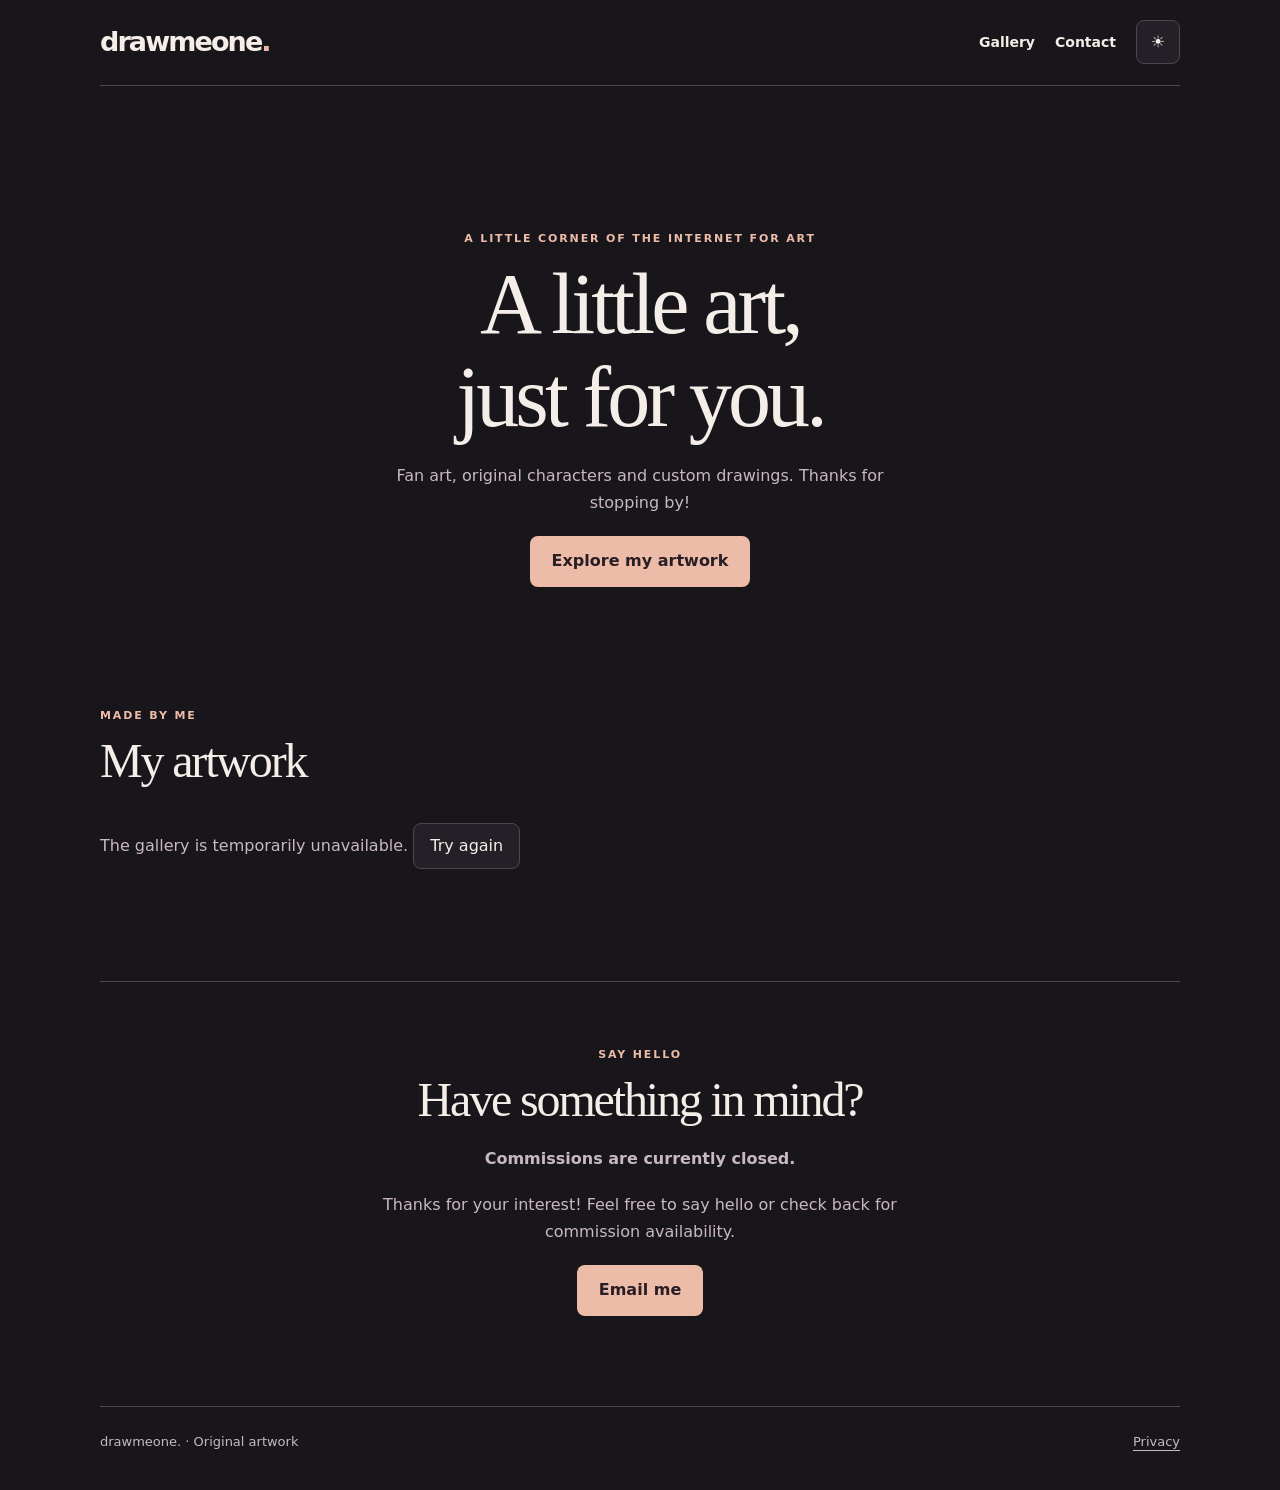
==== index.html @ 524aac69 "Polish simple artist controls and verify guest request UX and backup recovery" ====
<!doctype html>
<html lang="en" data-public-mode="dark">
<head>
<meta charset="utf-8">
<meta name="viewport" content="width=device-width,initial-scale=1">
<meta name="theme-color" content="#19161b">
<meta name="description" content="Draw Me One — a personal gallery of original drawings, fan art and character artwork.">
<meta name="robots" content="index,follow">
<meta property="og:title" content="Draw Me One — A little art, just for you">
<meta property="og:description" content="Original drawings, fan art and characters by an independent artist.">
<meta property="og:url" content="https://drawmeone.com/">
<meta property="og:type" content="website">
<link rel="canonical" href="https://drawmeone.com/">
<link rel="icon" href="/favicon.svg" type="image/svg+xml">
<title>Draw Me One — Personal art &amp; drawings</title>
<link rel="stylesheet" href="/styles.css?v=203">
<script defer src="/studio.js?v=203"></script>
</head>
<body>
<a class="skip" href="#main">Skip to content</a>
<header class="masthead"><a class="wordmark" href="/" aria-label="Draw Me One homepage">drawmeone<span>.</span></a><nav aria-label="Main navigation"><a href="#portfolio">Gallery</a><a href="#contact">Contact</a><button type="button" id="theme" class="theme" aria-label="Switch to light mode">☀</button></nav></header>
<main id="main" tabindex="-1">
<section class="hero"><div class="eyebrow">A LITTLE CORNER OF THE INTERNET FOR ART</div><h1 id="hero-title">A little art,<br>just for you.</h1><p id="hero-intro">Fan art, original characters and custom drawings. Thanks for stopping by!</p><a class="primary" href="#portfolio">Explore my artwork</a></section>
<section id="portfolio" class="gallery-section" aria-labelledby="gallery-title"><div class="section-heading"><div><p class="eyebrow">MADE BY ME</p><h2 id="gallery-title">My artwork</h2></div><a id="all-art" href="/portfolio.php" hidden>See all drawings</a></div>
<p id="gallery-status" role="status">Loading artwork…</p><div id="gallery" class="gallery" role="group" aria-label="Published drawings" aria-busy="true"></div><div class="center"><button type="button" id="more" hidden>See more drawings</button></div></section>
<section id="contact" class="contact"><p class="eyebrow">SAY HELLO</p><h2>Have something in mind?</h2><p id="availability" class="availability">Commissions are currently closed.</p><p id="contact-copy">Thanks for your interest! Feel free to say hello or check back for commission availability.</p><p id="price" hidden></p><p id="payment-methods" hidden></p><form id="request-form" class="request-form" hidden><h3>Request a drawing</h3><p>Tell me about your idea. I'll reply by email to discuss the details.</p><label>Your name<input id="request-name" required maxlength="100" autocomplete="name"></label><label>Your email<input id="request-email" required type="email" maxlength="254" autocomplete="email"></label><label>What would you like me to draw?<textarea id="request-brief" required minlength="5" maxlength="3000" rows="5"></textarea></label><label>Budget (optional)<input id="request-budget" maxlength="120" placeholder="e.g. $30 CAD"></label><div id="request-captcha"></div><button type="submit" class="primary" id="request-submit" disabled>Send request</button><p id="request-status" role="status"></p><small>No account required. This is an enquiry, not a purchase. Your details are used to respond; see <a href="/privacy.php">Privacy</a>.</small></form><a class="primary" href="mailto:support@drawmeone.com">Email me</a><div id="socials" class="socials"></div></section>
</main>
<footer><span>drawmeone. · Original artwork</span><a href="/privacy.php">Privacy</a></footer>
<dialog id="viewer" aria-label="View drawing"><div class="viewer-top"><span id="counter" aria-live="polite"></span><button type="button" id="close-viewer" aria-label="Close drawing">✕</button></div><div class="viewer-stage"><img id="large-art" alt=""><p id="viewer-error" role="status" hidden>Drawing unavailable. Please try again later.</p></div><div class="viewer-bottom"><button type="button" id="prev" aria-label="Previous drawing">←</button><a id="detail" href="/">Drawing link</a><button type="button" id="next" aria-label="Next drawing">→</button></div></dialog>
</body>
</html>
---- styles.css ----
:root{color-scheme:dark;--bg:#19161b;--panel:#252027;--ink:#f5ede7;--muted:#c8b9c1;--accent:#edbca9;--button:#291e24;--line:#51444e;--width:1080px}
:root[data-public-mode=light]{color-scheme:light;--bg:#fbf7f2;--panel:#fffdf9;--ink:#30252e;--muted:#6b5b67;--accent:#8b4259;--button:#fff;--line:#dfced5}
*{box-sizing:border-box}html{scroll-behavior:smooth;scroll-padding-top:20px}body{margin:0;background:var(--bg);color:var(--ink);font:16px/1.65 system-ui,-apple-system,"Segoe UI",sans-serif}a{color:inherit;text-underline-offset:4px}button,input,textarea,select{font:inherit}button,a,input,textarea,select{touch-action:manipulation}button{cursor:pointer;background:var(--panel);color:var(--ink);border:1px solid var(--line);border-radius:8px;min-height:44px;padding:9px 16px}button:disabled{cursor:default;opacity:.65}button:hover:not(:disabled){border-color:var(--accent)}:focus-visible{outline:2px solid var(--accent);outline-offset:4px}[hidden]{display:none!important}.skip{position:absolute;top:-100px;left:16px;background:var(--panel);padding:12px;z-index:9}.skip:focus{top:12px}.masthead,main,footer{max-width:var(--width);width:calc(100% - 40px);margin:auto}.masthead{display:flex;align-items:center;justify-content:space-between;gap:14px;padding:20px 0;border-bottom:1px solid var(--line)}.wordmark{font-size:27px;font-weight:850;letter-spacing:-.07em;text-decoration:none;white-space:nowrap}.wordmark span,.eyebrow{color:var(--accent)}nav{display:flex;align-items:center;gap:20px;flex-wrap:wrap}nav a{font-size:14px;font-weight:600;text-decoration:none;padding:8px 0}.theme{min-width:44px;padding:6px}.hero{text-align:center;padding:clamp(68px,12vw,144px) 0 clamp(58px,10vw,100px);max-width:720px;margin:auto}.eyebrow{font-size:11px;letter-spacing:.17em;font-weight:750;margin:0 0 10px}.hero h1,h2{font-family:Georgia,"Times New Roman",serif;font-weight:400;letter-spacing:-.045em;line-height:1.08;margin:0}.hero h1{font-size:clamp(48px,8vw,86px)}h2{font-size:clamp(32px,5vw,48px)}.hero p:not(.eyebrow),.contact p:not(.eyebrow){color:var(--muted);max-width:540px;margin:20px auto}.primary{display:inline-flex;align-items:center;justify-content:center;min-height:48px;border:0;background:var(--accent);color:var(--button);font-weight:700;border-radius:8px;padding:12px 22px;text-decoration:none}.section-heading{display:flex;justify-content:space-between;align-items:end;gap:16px;flex-wrap:wrap;margin-bottom:20px}.section-heading a{font-size:14px;color:var(--muted)}.gallery-section{padding:20px 0 60px}.gallery{display:grid;grid-template-columns:repeat(3,minmax(0,1fr));gap:14px;align-items:start}.tile{border:0;padding:0;overflow:hidden;display:flex;align-items:center;justify-content:center;background:var(--panel);border-radius:10px;min-width:0;width:100%;aspect-ratio:4/5}.tile img{display:block;width:100%;height:100%;object-fit:contain}.tile:hover{outline:1px solid var(--accent)}#gallery-status{color:var(--muted);padding:16px 0}.center{text-align:center;margin-top:20px}.contact{border-top:1px solid var(--line);text-align:center;padding:64px 0 72px}.contact .availability{color:var(--accent);font-weight:700}.socials{display:flex;gap:16px;flex-wrap:wrap;justify-content:center;margin-top:18px}footer{border-top:1px solid var(--line);display:flex;gap:16px;justify-content:space-between;align-items:center;flex-wrap:wrap;padding:24px 0 38px;color:var(--muted);font-size:13px}dialog{background:var(--bg);color:var(--ink);border:1px solid var(--line);padding:12px;max-width:calc(100% - 20px);width:min(1000px,100% - 20px);height:min(880px,calc(100dvh - 20px));border-radius:12px}dialog[open]{display:grid;grid-template-rows:auto minmax(0,1fr) auto;gap:8px}dialog::backdrop{background:rgba(0,0,0,.8)}.viewer-top,.viewer-bottom{display:flex;align-items:center;justify-content:space-between;gap:12px}.viewer-stage{min-height:0;min-width:0;display:grid;place-items:center;overflow:hidden}.viewer-stage img{max-width:100%;max-height:100%;width:100%;height:100%;object-fit:contain}.viewer-stage p{padding:12px;text-align:center}body:has(dialog[open]){overflow:hidden}@media(max-width:640px){.masthead,main,footer{width:calc(100% - 28px)}.masthead{gap:8px;padding:13px 0}.wordmark{font-size:23px}nav{gap:12px}.gallery{grid-template-columns:repeat(2,minmax(0,1fr));gap:8px}.hero{padding:64px 0 48px}.contact{padding:48px 0}.gallery-section{padding-bottom:40px}}@media(max-width:350px){.masthead{flex-wrap:wrap}nav{gap:10px}}@media(prefers-reduced-motion:reduce){html{scroll-behavior:auto}}

.request-form{max-width:520px;margin:24px auto 18px;padding:22px;text-align:left;border:1px solid var(--line);border-radius:12px;background:var(--panel);display:grid;gap:14px}.request-form h3{font-family:Georgia,serif;font-size:25px;font-weight:400;margin:0}.request-form p:not(.eyebrow){margin:0;max-width:none}.request-form label{display:grid;gap:6px;font-size:14px;font-weight:650}.request-form input,.request-form textarea{width:100%;max-width:100%;min-width:0;color:var(--ink);background:var(--bg);border:1px solid var(--line);border-radius:7px;padding:10px 12px;min-height:44px}.request-form small{color:var(--muted)}.request-form .primary{justify-self:start}@media(max-width:400px){.request-form{padding:14px}}

#hero-intro{white-space:pre-line}
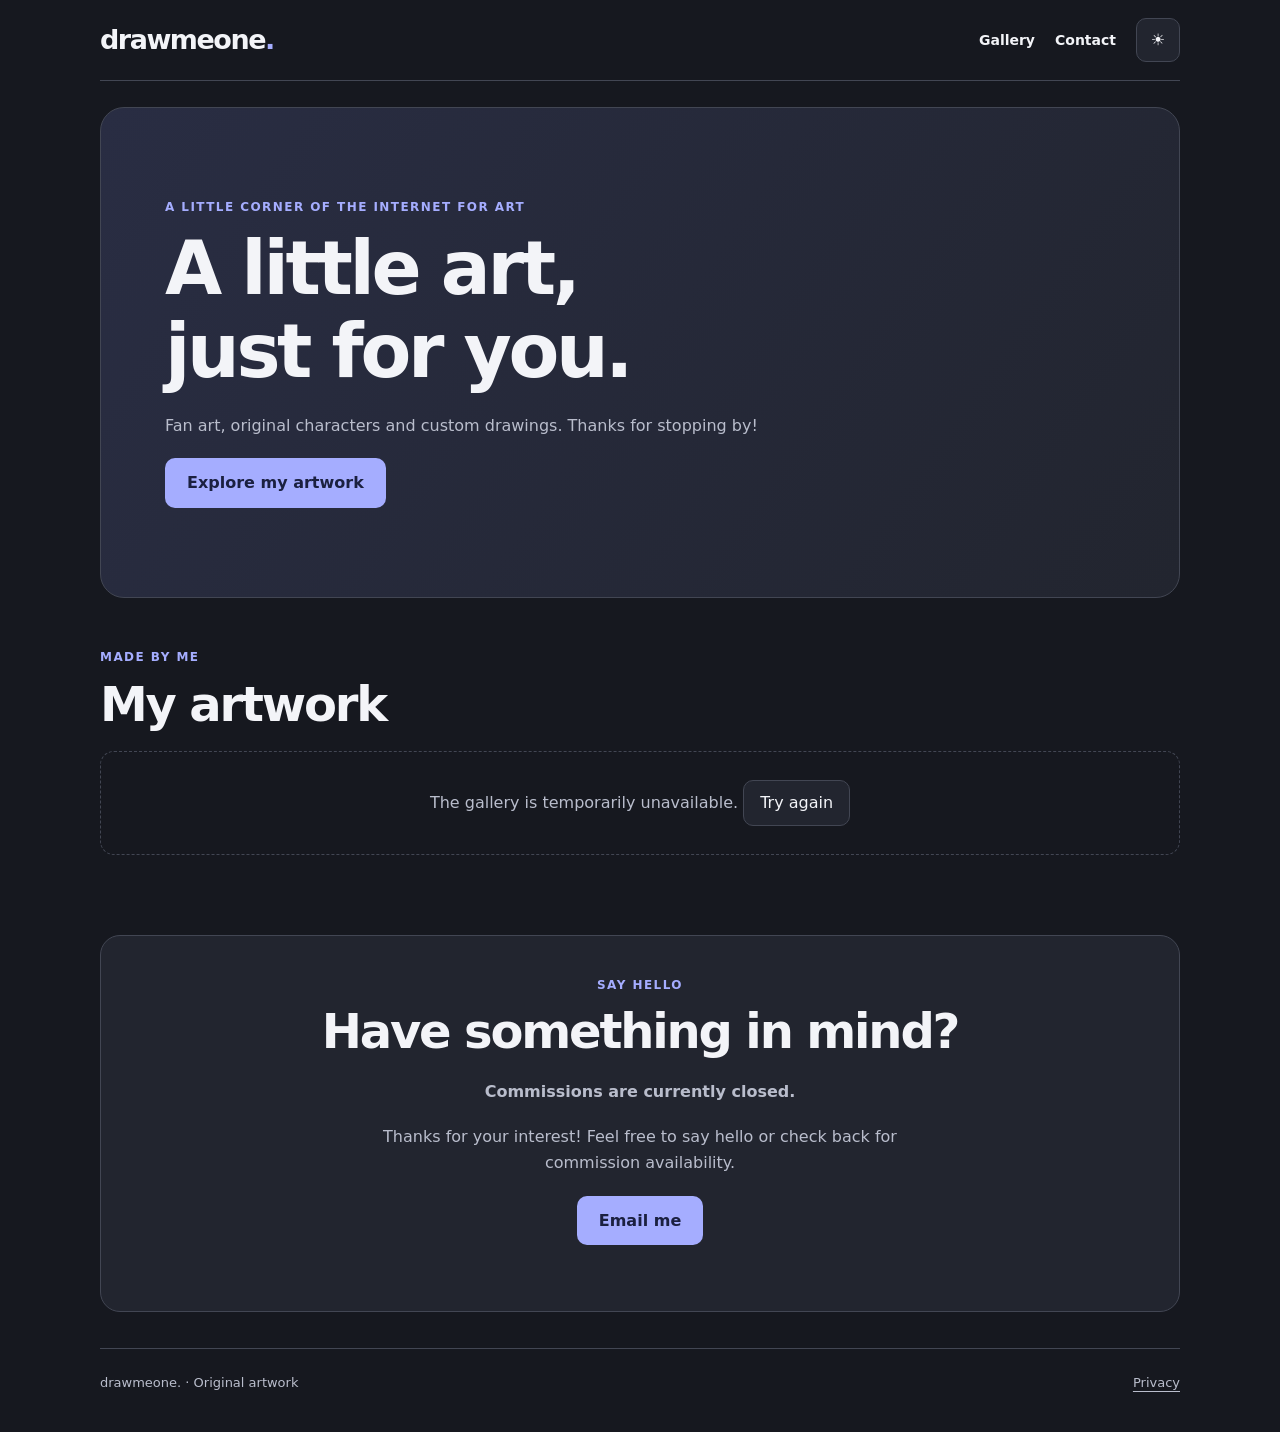
==== commit 4381db6a: "V2: fresh modern themes and optional Discord contact" ====
--- a/index.html
+++ b/index.html
@@ -3,7 +3,7 @@
 <head>
 <meta charset="utf-8">
 <meta name="viewport" content="width=device-width,initial-scale=1">
-<meta name="theme-color" content="#19161b">
+<meta name="theme-color" content="#16181f">
 <meta name="description" content="Draw Me One — a personal gallery of original drawings, fan art and character artwork.">
 <meta name="robots" content="index,follow">
 <meta property="og:title" content="Draw Me One — A little art, just for you">
@@ -13,8 +13,8 @@
 <link rel="canonical" href="https://drawmeone.com/">
 <link rel="icon" href="/favicon.svg" type="image/svg+xml">
 <title>Draw Me One — Personal art &amp; drawings</title>
-<link rel="stylesheet" href="/styles.css?v=203">
-<script defer src="/studio.js?v=203"></script>
+<link rel="stylesheet" href="/styles.css?v=208">
+<script defer src="/studio.js?v=208"></script>
 </head>
 <body>
 <a class="skip" href="#main">Skip to content</a>
@@ -22,8 +22,8 @@
 <main id="main" tabindex="-1">
 <section class="hero"><div class="eyebrow">A LITTLE CORNER OF THE INTERNET FOR ART</div><h1 id="hero-title">A little art,<br>just for you.</h1><p id="hero-intro">Fan art, original characters and custom drawings. Thanks for stopping by!</p><a class="primary" href="#portfolio">Explore my artwork</a></section>
 <section id="portfolio" class="gallery-section" aria-labelledby="gallery-title"><div class="section-heading"><div><p class="eyebrow">MADE BY ME</p><h2 id="gallery-title">My artwork</h2></div><a id="all-art" href="/portfolio.php" hidden>See all drawings</a></div>
-<p id="gallery-status" role="status">Loading artwork…</p><div id="gallery" class="gallery" role="group" aria-label="Published drawings" aria-busy="true"></div><div class="center"><button type="button" id="more" hidden>See more drawings</button></div></section>
-<section id="contact" class="contact"><p class="eyebrow">SAY HELLO</p><h2>Have something in mind?</h2><p id="availability" class="availability">Commissions are currently closed.</p><p id="contact-copy">Thanks for your interest! Feel free to say hello or check back for commission availability.</p><p id="price" hidden></p><p id="payment-methods" hidden></p><form id="request-form" class="request-form" hidden><h3>Request a drawing</h3><p>Tell me about your idea. I'll reply by email to discuss the details.</p><label>Your name<input id="request-name" required maxlength="100" autocomplete="name"></label><label>Your email<input id="request-email" required type="email" maxlength="254" autocomplete="email"></label><label>What would you like me to draw?<textarea id="request-brief" required minlength="5" maxlength="3000" rows="5"></textarea></label><label>Budget (optional)<input id="request-budget" maxlength="120" placeholder="e.g. $30 CAD"></label><div id="request-captcha"></div><button type="submit" class="primary" id="request-submit" disabled>Send request</button><p id="request-status" role="status"></p><small>No account required. This is an enquiry, not a purchase. Your details are used to respond; see <a href="/privacy.php">Privacy</a>.</small></form><a class="primary" href="mailto:support@drawmeone.com">Email me</a><div id="socials" class="socials"></div></section>
+<noscript><p>JavaScript is disabled. <a href="/portfolio.php">Browse published drawings</a> or <a href="mailto:support@drawmeone.com">email the artist</a>.</p></noscript><p id="gallery-status" role="status">Loading artwork…</p><div id="gallery" class="gallery" role="group" aria-label="Published drawings" aria-busy="true"></div><div class="center"><button type="button" id="more" hidden>See more drawings</button></div></section>
+<section id="contact" class="contact"><p class="eyebrow">SAY HELLO</p><h2>Have something in mind?</h2><p id="availability" class="availability" role="status">Commissions are currently closed.</p><p id="contact-copy">Thanks for your interest! Feel free to say hello or check back for commission availability.</p><p id="price" hidden></p><p id="payment-methods" hidden></p><form id="request-form" class="request-form" hidden><h3>Request a drawing</h3><p>Tell me about your idea. I'll reply by email to discuss the details, including any reference images.</p><label>Your name<input id="request-name" required maxlength="100" autocomplete="name"></label><label>Your email<input id="request-email" required type="email" maxlength="254" autocomplete="email"></label><label>What would you like me to draw?<textarea id="request-brief" required minlength="5" maxlength="3000" rows="5"></textarea></label><label>Budget (optional)<input id="request-budget" maxlength="120" placeholder="e.g. $30 CAD"></label><div id="request-captcha"></div><button type="submit" class="primary" id="request-submit" disabled>Send request</button><p id="request-status" role="status"></p><small>No account required. This is an enquiry, not a purchase. Your details are used to respond; see <a href="/privacy.php">Privacy</a>.</small></form><a class="primary" href="mailto:support@drawmeone.com">Email me</a><div id="socials" class="socials"></div></section>
 </main>
 <footer><span>drawmeone. · Original artwork</span><a href="/privacy.php">Privacy</a></footer>
 <dialog id="viewer" aria-label="View drawing"><div class="viewer-top"><span id="counter" aria-live="polite"></span><button type="button" id="close-viewer" aria-label="Close drawing">✕</button></div><div class="viewer-stage"><img id="large-art" alt=""><p id="viewer-error" role="status" hidden>Drawing unavailable. Please try again later.</p></div><div class="viewer-bottom"><button type="button" id="prev" aria-label="Previous drawing">←</button><a id="detail" href="/">Drawing link</a><button type="button" id="next" aria-label="Next drawing">→</button></div></dialog>
--- a/styles.css
+++ b/styles.css
@@ -5,3 +5,49 @@
 .request-form{max-width:520px;margin:24px auto 18px;padding:22px;text-align:left;border:1px solid var(--line);border-radius:12px;background:var(--panel);display:grid;gap:14px}.request-form h3{font-family:Georgia,serif;font-size:25px;font-weight:400;margin:0}.request-form p:not(.eyebrow){margin:0;max-width:none}.request-form label{display:grid;gap:6px;font-size:14px;font-weight:650}.request-form input,.request-form textarea{width:100%;max-width:100%;min-width:0;color:var(--ink);background:var(--bg);border:1px solid var(--line);border-radius:7px;padding:10px 12px;min-height:44px}.request-form small{color:var(--muted)}.request-form .primary{justify-self:start}@media(max-width:400px){.request-form{padding:14px}}
 
 #hero-intro{white-space:pre-line}
+
+/* Shared, quiet secondary pages: same palette, type and controls as the homepage. */
+.secondary main{padding:clamp(28px,5vw,60px) 0 52px}
+.secondary h1{font:400 clamp(34px,6vw,58px)/1.12 Georgia,serif;letter-spacing:-.045em;margin:0 0 16px}
+.secondary .intro,.secondary figcaption,.secondary .artwork-share p{color:var(--muted)}
+.secondary .intro{max-width:680px}
+.secondary .public-theme-toggle{white-space:nowrap}
+.secondary figure{margin:24px 0;padding:clamp(10px,2vw,24px);background:var(--panel);border:1px solid var(--line);border-radius:10px}
+.secondary figure img{display:block;max-width:100%;max-height:min(80dvh,1100px);width:auto;height:auto;object-fit:contain;margin:auto}
+.secondary figcaption{overflow-wrap:anywhere;margin-top:14px;font-size:14px}
+.secondary .artwork-share{display:flex;flex-wrap:wrap;align-items:center;gap:12px;margin:20px 0}
+.secondary .artwork-share details{flex-basis:100%;overflow-wrap:anywhere}
+.secondary summary{cursor:pointer;padding:10px 0;color:var(--ink)}
+.secondary .artwork-nav,.secondary .pages{display:flex;justify-content:space-between;align-items:center;gap:12px;margin-top:24px}
+.secondary .artwork-nav a,.secondary .pages a,.secondary .portfolio-views a{display:inline-flex;min-height:44px;align-items:center;padding:8px 12px;border:1px solid var(--line);border-radius:8px;text-decoration:none}
+.secondary .artwork-nav span{color:var(--muted);font-size:13px}
+.secondary .works{display:grid;grid-template-columns:repeat(3,minmax(0,1fr));gap:14px;margin:24px 0}
+.secondary .works a{display:grid;place-items:center;aspect-ratio:4/5;background:var(--panel);border-radius:10px;overflow:hidden}
+.secondary .works img{display:block;width:100%;height:100%;object-fit:contain}
+.secondary .gallery-tools{margin:18px 0}
+.secondary .portfolio-search label{display:block;margin-bottom:8px}
+.secondary .portfolio-search>div{display:flex;flex-wrap:wrap;gap:8px;align-items:center}
+.secondary .portfolio-search input{flex:1 1 200px;min-width:0;max-width:100%;min-height:44px;padding:8px 12px;color:var(--ink);background:var(--panel);border:1px solid var(--line);border-radius:8px}
+.secondary .portfolio-views{gap:8px;margin:16px 0}
+.secondary .portfolio-views a[aria-current=page]{border-color:var(--accent);color:var(--accent)}
+.secondary .privacy-copy{max-width:720px;overflow-wrap:anywhere}
+.secondary .privacy-copy h2{font-size:24px;margin-top:30px}
+@media(max-width:640px){.secondary .works{grid-template-columns:repeat(2,minmax(0,1fr));gap:8px}.secondary .masthead{flex-wrap:wrap}.secondary .artwork-nav{gap:6px}.secondary .artwork-nav a{padding:7px;font-size:13px}.secondary .artwork-nav span{font-size:12px}}
+
+/* Keep configurable text and controls usable at narrow widths and large text sizes. */
+.hero h1,.hero p,.contact p,.secondary .intro{overflow-wrap:anywhere}.tile:focus-visible{outline:3px solid var(--accent);outline-offset:3px}.viewer-bottom button,.viewer-top button{min-width:44px}.request-form input,.request-form textarea,.secondary .portfolio-search input{border-color:var(--muted)}.request-form input[readonly],.request-form textarea[readonly]{cursor:wait}.request-form textarea:read-only{cursor:wait}
+
+/* Fresh V2 palettes; each supports dark and light. */
+:root,[data-theme=blurple]{color-scheme:dark;--bg:#16181f;--panel:#22252f;--ink:#f3f4f8;--muted:#b9bdcc;--accent:#a5adff;--button:#1b2040;--line:#424653;--hero:#292d43;--danger:#ffb4ba}
+:root[data-public-mode=light],[data-theme=blurple][data-public-mode=light]{color-scheme:light;--bg:#f4f5fa;--panel:#fff;--ink:#20243b;--muted:#505971;--accent:#414bb5;--button:#fff;--line:#c9cede;--hero:#e8eaff;--danger:#a12636}
+[data-theme=midnight]{--bg:#101820;--panel:#1b2732;--ink:#edf5fa;--muted:#b3c5d4;--accent:#8bd6ff;--button:#102535;--line:#395264;--hero:#1d3345;--danger:#ffb4ba}
+[data-theme=midnight][data-public-mode=light]{color-scheme:light;--bg:#eef4f7;--panel:#fff;--ink:#173348;--muted:#476073;--accent:#075b87;--button:#fff;--line:#bacfda;--hero:#dcebf3;--danger:#a12636}
+[data-theme=paper]{--bg:#13221f;--panel:#20332e;--ink:#f0f7f4;--muted:#b3ccc3;--accent:#91e4bf;--button:#14372a;--line:#3f6256;--hero:#24473b;--danger:#ffb4ba}
+[data-theme=paper][data-public-mode=light]{color-scheme:light;--bg:#f5f8f4;--panel:#fff;--ink:#203c31;--muted:#4d6659;--accent:#17694c;--button:#fff;--line:#c4d5c9;--hero:#e0eee3;--danger:#a12636}
+body{font-family:system-ui,-apple-system,"Segoe UI",sans-serif;line-height:1.6}
+.masthead{padding:18px 0;min-height:72px}.wordmark{letter-spacing:-.055em;font-weight:800}nav a:hover{text-decoration:underline}button,.primary{border-radius:10px}.primary{font-weight:700}
+.hero{max-width:none;margin:26px 0 42px;padding:clamp(42px,7vw,90px) clamp(18px,5vw,68px);border:1px solid var(--line);border-radius:24px;text-align:left;background:linear-gradient(125deg,var(--hero),var(--panel))}
+.hero h1,h2,.secondary h1,.request-form h3{font-family:inherit;letter-spacing:-.045em;font-weight:750;line-height:1.12}
+.hero h1{font-size:clamp(38px,6.5vw,74px);max-width:770px}.hero p:not(.eyebrow){margin:20px 0;max-width:600px}.eyebrow{font-size:12px;letter-spacing:.12em}.section-heading{align-items:center}.gallery-section{padding:8px 0 44px}.tile{border:1px solid var(--line);border-radius:14px}
+.contact{background:var(--panel);border:1px solid var(--line);border-radius:20px;padding:40px clamp(14px,4vw,44px);margin-bottom:36px}.contact .primary{margin:0 0 8px}.socials a{border:1px solid var(--line);border-radius:10px;padding:9px 15px;min-height:44px;display:inline-flex;align-items:center;text-decoration:none;font-weight:650}.socials a:hover{border-color:var(--accent)}#gallery-status{border:1px dashed var(--line);border-radius:14px;padding:28px 18px;text-align:center}#request-status:empty{display:none}.request-form{background:var(--bg);margin:20px auto}.request-form .primary{margin:0}
+@media(max-width:640px){.masthead{min-height:62px}.hero{margin:18px 0 28px;padding:34px 20px;border-radius:18px}.hero h1{font-size:clamp(34px,9vw,52px)}.contact{border-radius:16px;padding:28px 14px}.gallery-section{padding-bottom:28px}}
